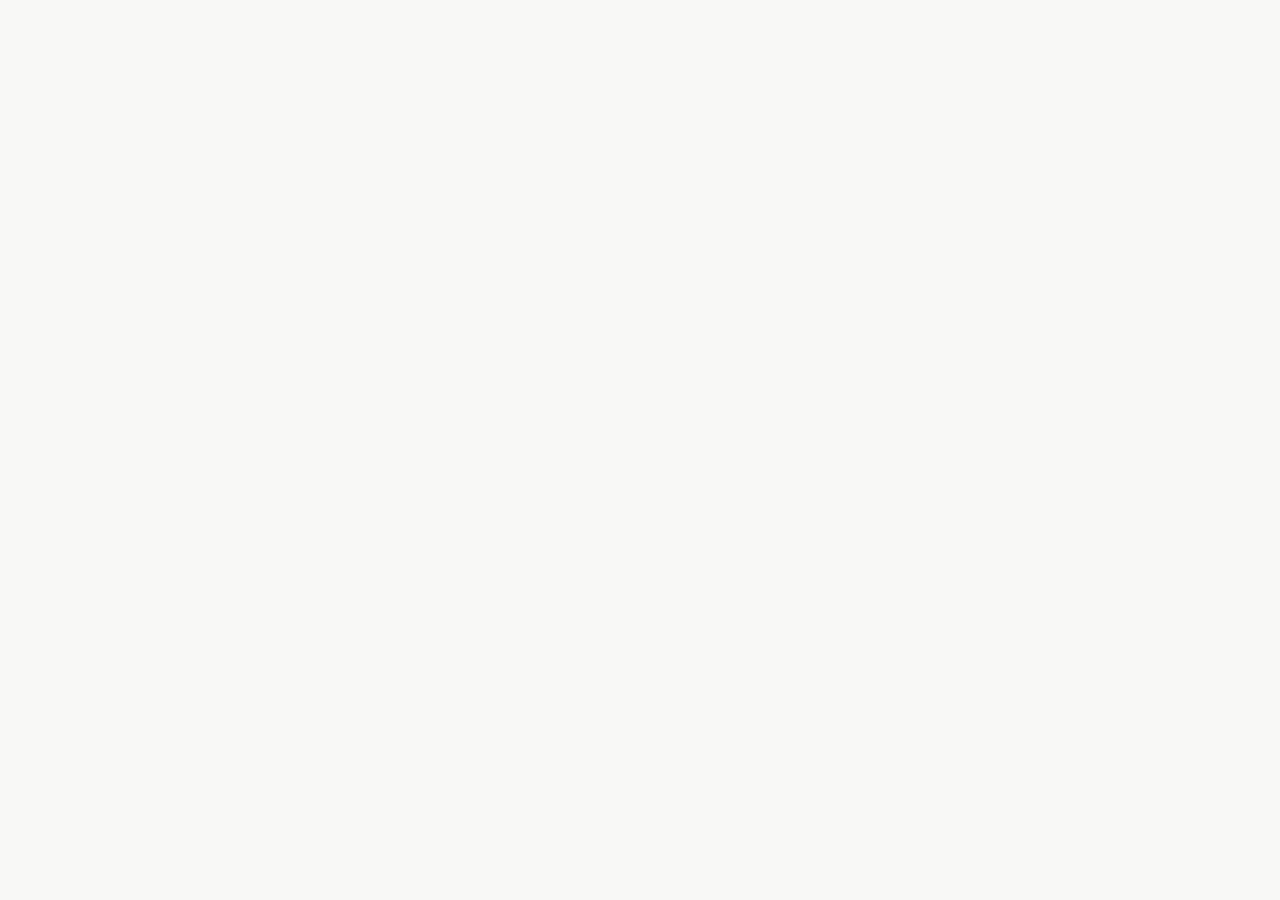
==== privacy-policy.html @ 9760e4e2 "Add privacy-policy.html (migrated from 5japaneseapp/privacy-policy.html repo, content preserved unmo" ====
<!DOCTYPE html>

<html lang="en">
<head>
  <meta charset="UTF-8">
  <meta name="viewport" content="width=device-width, initial-scale=1.0">
  <meta name="description" content="Privacy Policy for 5KANA: Japanese Kana by 5JAPANESE.">
  <title>5KANA — Privacy Policy</title>

  <style>
    :root {
      --bg: #f8f8f6;
      --card: #ffffff;
      --text: #202124;
      --muted: #6b6f76;
      --accent: #c99a3e;
      --border: #e5e5e2;
      --max-width: 820px;
    }

    * {
      box-sizing: border-box;
    }

    body {
      margin: 0;
      padding: 0;
      background: var(--bg);
      color: var(--text);
      font-family:
        -apple-system,
        BlinkMacSystemFont,
        "Segoe UI",
        Roboto,
        Helvetica,
        Arial,
        sans-serif;
      line-height: 1.7;
    }

    .container {
      width: min(var(--max-width), calc(100% - 32px));
      margin: 0 auto;
      padding: 48px 0 64px;
    }

    header {
      text-align: center;
      margin-bottom: 40px;
    }

    .logo {
      width: 64px;
      height: 64px;
      margin: 0 auto 18px;
      border-radius: 50%;
      background: var(--text);
      color: #ffffff;
      display: flex;
      align-items: center;
      justify-content: center;
      font-size: 24px;
      font-weight: 700;
      le
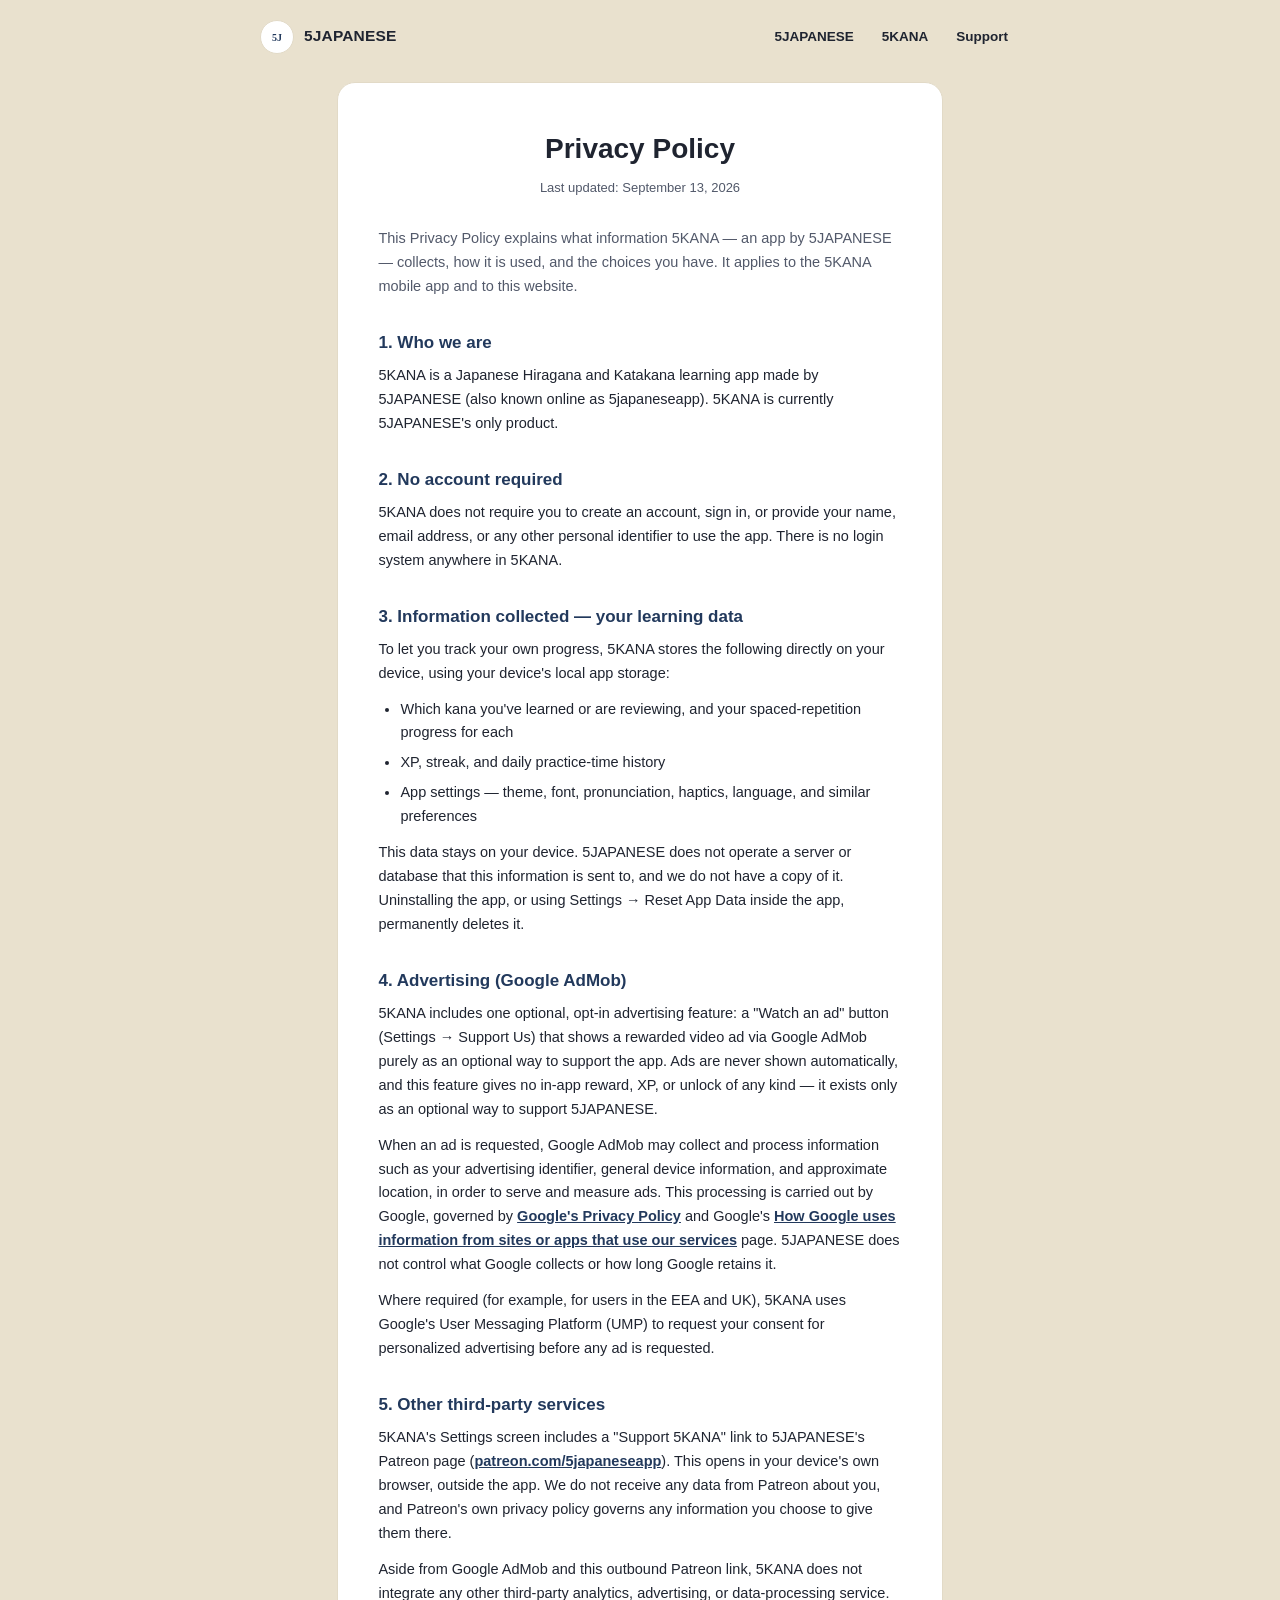
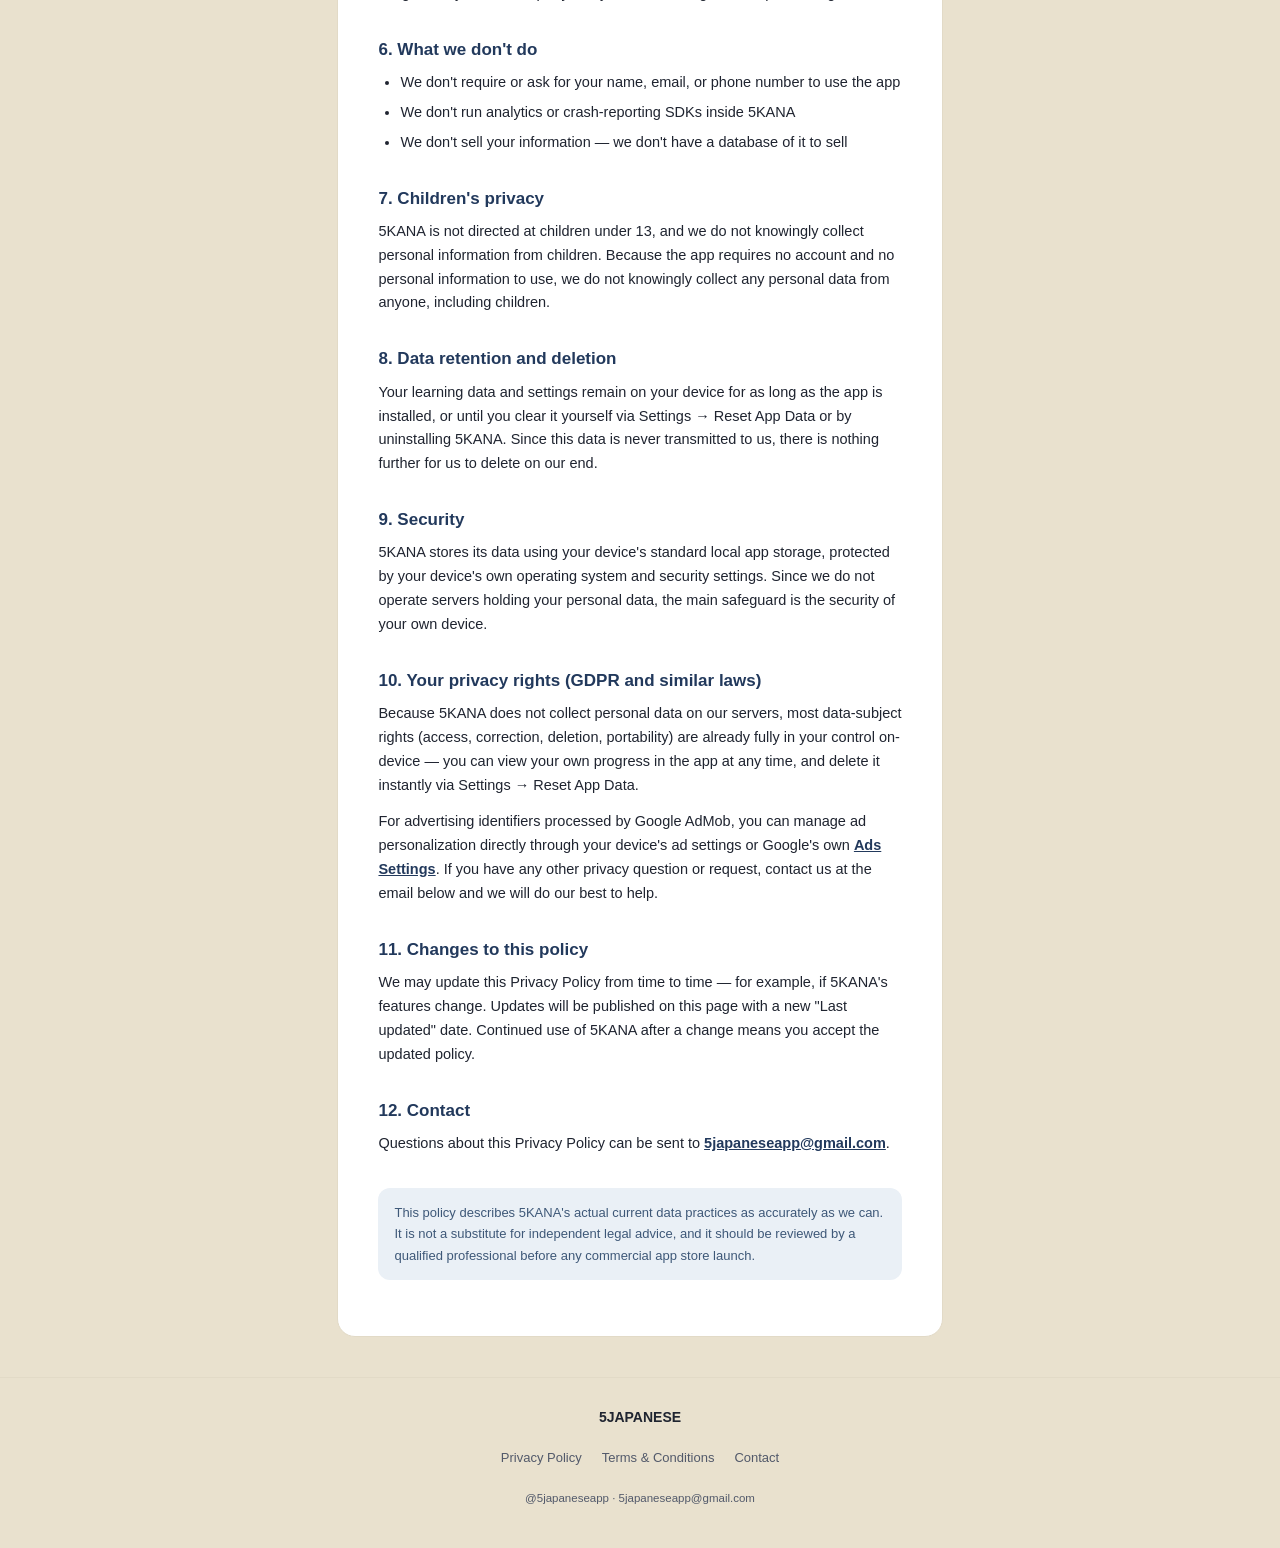
==== commit e4c1c0a0: "Populate Privacy Policy and Terms & Conditions with real content; add additive legal-doc styles" ====
--- a/privacy-policy.html
+++ b/privacy-policy.html
@@ -1,64 +1,107 @@
 <!DOCTYPE html>
-
 <html lang="en">
 <head>
-  <meta charset="UTF-8">
-  <meta name="viewport" content="width=device-width, initial-scale=1.0">
-  <meta name="description" content="Privacy Policy for 5KANA: Japanese Kana by 5JAPANESE.">
-  <title>5KANA — Privacy Policy</title>
+<meta charset="UTF-8">
+<meta name="viewport" content="width=device-width, initial-scale=1.0">
+<meta name="description" content="Privacy Policy for 5KANA, by 5JAPANESE.">
+<title>5JAPANESE — Privacy Policy</title>
+<link rel="icon" href="data:image/svg+xml,%3Csvg xmlns='http://www.w3.org/2000/svg' viewBox='0 0 64 64'%3E%3Ccircle cx='32' cy='32' r='31' fill='%2322395C'/%3E%3Ctext x='32' y='40' font-family='Georgia,serif' font-size='24' font-weight='700' fill='%23fff' text-anchor='middle'%3E5J%3C/text%3E%3C/svg%3E">
+<link rel="stylesheet" href="styles.css">
+</head>
+<body>
 
-  <style>
-    :root {
-      --bg: #f8f8f6;
-      --card: #ffffff;
-      --text: #202124;
-      --muted: #6b6f76;
-      --accent: #c99a3e;
-      --border: #e5e5e2;
-      --max-width: 820px;
-    }
+<header class="site-header">
+  <div class="wrap">
+    <a class="brand" href="index.html">
+      <span class="brand-mark" aria-hidden="true">
+        <svg width="20" height="20" viewBox="0 0 20 20"><text x="10" y="14" font-family="Georgia, serif" font-size="10" font-weight="700" fill="#22395C" text-anchor="middle">5J</text></svg>
+      </span>
+      <span class="brand-name">5JAPANESE</span>
+    </a>
+    <nav class="primary-nav" aria-label="Primary">
+      <a href="index.html#top">5JAPANESE</a>
+      <a href="index.html#5kana">5KANA</a>
+      <a href="index.html#support">Support</a>
+    </nav>
+  </div>
+</header>
 
-    * {
-      box-sizing: border-box;
-    }
+<main>
+  <section class="card-section">
+    <div class="wrap">
+      <div class="card legal-doc">
+        <h1>Privacy Policy</h1>
+        <p class="legal-updated">Last updated: September 13, 2026</p>
 
-    body {
-      margin: 0;
-      padding: 0;
-      background: var(--bg);
-      color: var(--text);
-      font-family:
-        -apple-system,
-        BlinkMacSystemFont,
-        "Segoe UI",
-        Roboto,
-        Helvetica,
-        Arial,
-        sans-serif;
-      line-height: 1.7;
-    }
+        <p class="legal-intro">This Privacy Policy explains what information 5KANA — an app by 5JAPANESE — collects, how it is used, and the choices you have. It applies to the 5KANA mobile app and to this website.</p>
 
-    .container {
-      width: min(var(--max-width), calc(100% - 32px));
-      margin: 0 auto;
-      padding: 48px 0 64px;
-    }
+        <h2>1. Who we are</h2>
+        <p>5KANA is a Japanese Hiragana and Katakana learning app made by 5JAPANESE (also known online as 5japaneseapp). 5KANA is currently 5JAPANESE&#39;s only product.</p>
 
-    header {
-      text-align: center;
-      margin-bottom: 40px;
-    }
+        <h2>2. No account required</h2>
+        <p>5KANA does not require you to create an account, sign in, or provide your name, email address, or any other personal identifier to use the app. There is no login system anywhere in 5KANA.</p>
 
-    .logo {
-      width: 64px;
-      height: 64px;
-      margin: 0 auto 18px;
-      border-radius: 50%;
-      background: var(--text);
-      color: #ffffff;
-      display: flex;
-      align-items: center;
-      justify-content: center;
-      font-size: 24px;
-      font-weight: 700;
-      le
+        <h2>3. Information collected — your learning data</h2>
+        <p>To let you track your own progress, 5KANA stores the following directly on your device, using your device&#39;s local app storage:</p>
+        <ul>
+          <li>Which kana you&#39;ve learned or are reviewing, and your spaced-repetition progress for each</li>
+          <li>XP, streak, and daily practice-time history</li>
+          <li>App settings — theme, font, pronunciation, haptics, language, and similar preferences</li>
+        </ul>
+        <p>This data stays on your device. 5JAPANESE does not operate a server or database that this information is sent to, and we do not have a copy of it. Uninstalling the app, or using Settings → Reset App Data inside the app, permanently deletes it.</p>
+
+        <h2>4. Advertising (Google AdMob)</h2>
+        <p>5KANA includes one optional, opt-in advertising feature: a &quot;Watch an ad&quot; button (Settings → Support Us) that shows a rewarded video ad via Google AdMob purely as an optional way to support the app. Ads are never shown automatically, and this feature gives no in-app reward, XP, or unlock of any kind — it exists only as an optional way to support 5JAPANESE.</p>
+        <p>When an ad is requested, Google AdMob may collect and process information such as your advertising identifier, general device information, and approximate location, in order to serve and measure ads. This processing is carried out by Google, governed by <a href="https://policies.google.com/privacy" target="_blank" rel="noopener noreferrer">Google&#39;s Privacy Policy</a> and Google&#39;s <a href="https://policies.google.com/technologies/partner-sites" target="_blank" rel="noopener noreferrer">How Google uses information from sites or apps that use our services</a> page. 5JAPANESE does not control what Google collects or how long Google retains it.</p>
+        <p>Where required (for example, for users in the EEA and UK), 5KANA uses Google&#39;s User Messaging Platform (UMP) to request your consent for personalized advertising before any ad is requested.</p>
+
+        <h2>5. Other third-party services</h2>
+        <p>5KANA&#39;s Settings screen includes a &quot;Support 5KANA&quot; link to 5JAPANESE&#39;s Patreon page (<a href="https://patreon.com/5japaneseapp" target="_blank" rel="noopener noreferrer">patreon.com/5japaneseapp</a>). This opens in your device&#39;s own browser, outside the app. We do not receive any data from Patreon about you, and Patreon&#39;s own privacy policy governs any information you choose to give them there.</p>
+        <p>Aside from Google AdMob and this outbound Patreon link, 5KANA does not integrate any other third-party analytics, advertising, or data-processing service.</p>
+
+        <h2>6. What we don&#39;t do</h2>
+        <ul>
+          <li>We don&#39;t require or ask for your name, email, or phone number to use the app</li>
+          <li>We don&#39;t run analytics or crash-reporting SDKs inside 5KANA</li>
+          <li>We don&#39;t sell your information — we don&#39;t have a database of it to sell</li>
+        </ul>
+
+        <h2>7. Children&#39;s privacy</h2>
+        <p>5KANA is not directed at children under 13, and we do not knowingly collect personal information from children. Because the app requires no account and no personal information to use, we do not knowingly collect any personal data from anyone, including children.</p>
+
+        <h2>8. Data retention and deletion</h2>
+        <p>Your learning data and settings remain on your device for as long as the app is installed, or until you clear it yourself via Settings → Reset App Data or by uninstalling 5KANA. Since this data is never transmitted to us, there is nothing further for us to delete on our end.</p>
+
+        <h2>9. Security</h2>
+        <p>5KANA stores its data using your device&#39;s standard local app storage, protected by your device&#39;s own operating system and security settings. Since we do not operate servers holding your personal data, the main safeguard is the security of your own device.</p>
+
+        <h2>10. Your privacy rights (GDPR and similar laws)</h2>
+        <p>Because 5KANA does not collect personal data on our servers, most data-subject rights (access, correction, deletion, portability) are already fully in your control on-device — you can view your own progress in the app at any time, and delete it instantly via Settings → Reset App Data.</p>
+        <p>For advertising identifiers processed by Google AdMob, you can manage ad personalization directly through your device&#39;s ad settings or Google&#39;s own <a href="https://adssettings.google.com" target="_blank" rel="noopener noreferrer">Ads Settings</a>. If you have any other privacy question or request, contact us at the email below and we will do our best to help.</p>
+
+        <h2>11. Changes to this policy</h2>
+        <p>We may update this Privacy Policy from time to time — for example, if 5KANA&#39;s features change. Updates will be published on this page with a new &quot;Last updated&quot; date. Continued use of 5KANA after a change means you accept the updated policy.</p>
+
+        <h2>12. Contact</h2>
+        <p>Questions about this Privacy Policy can be sent to <a href="mailto:5japaneseapp@gmail.com">5japaneseapp@gmail.com</a>.</p>
+
+        <p class="legal-note">This policy describes 5KANA&#39;s actual current data practices as accurately as we can. It is not a substitute for independent legal advice, and it should be reviewed by a qualified professional before any commercial app store launch.</p>
+      </div>
+    </div>
+  </section>
+</main>
+
+<footer class="site-footer">
+  <div class="wrap">
+    <div class="foot-brand">5JAPANESE</div>
+    <nav class="foot-links" aria-label="Legal and contact">
+      <a href="privacy-policy.html">Privacy Policy</a>
+      <a href="terms.html">Terms &amp; Conditions</a>
+      <a href="mailto:5japaneseapp@gmail.com">Contact</a>
+    </nav>
+    <div class="foot-meta">@5japaneseapp · 5japaneseapp@gmail.com</div>
+  </div>
+</footer>
+
+</body>
+</html>
--- a/styles.css
+++ b/styles.css
@@ -0,0 +1,318 @@
+/* 5JAPANESE — shared site styles. Plain CSS, no build step, no framework.
+   Palette reused directly from the 5KANA app's own default (light) theme tokens,
+   so the website and the app share one visual identity rather than inventing a new one. */
+
+:root {
+  --bg: #E9E1CE;        /* app's --surface-well */
+  --surface: #FFFFFF;    /* app's --surface */
+  --surface-alt: #EDE7D6;
+  --ink: #1F2430;        /* app's --ink */
+  --ink-soft: #52596A;   /* darkened slightly from the app's --ink-soft for AA contrast on white */
+  --indigo: #22395C;     /* app's --indigo (brand/primary) */
+  --indigo-soft: #3E5878;
+  --indigo-tint: #EAF0F6;
+  --gold: #C99A3E;       /* app's --gold (used for the same "optional/support" accent role as in-app) */
+  --gold-tint: #FBF3E2;
+  --border: #E2DAC7;
+  --radius-md: 12px;
+  --radius-lg: 18px;
+  --max-width: 760px;
+}
+
+* { box-sizing: border-box; }
+
+html { scroll-behavior: smooth; }
+
+body {
+  margin: 0;
+  background: var(--bg);
+  color: var(--ink);
+  font-family: -apple-system, BlinkMacSystemFont, "Segoe UI", Roboto, Helvetica, Arial, sans-serif;
+  line-height: 1.6;
+  -webkit-font-smoothing: antialiased;
+}
+
+a { color: var(--indigo); }
+a:focus-visible, button:focus-visible { outline: 2px solid var(--indigo); outline-offset: 2px; }
+
+.wrap {
+  width: min(var(--max-width), calc(100% - 32px));
+  margin: 0 auto;
+}
+
+/* ---------- Header / nav ---------- */
+.site-header {
+  padding: 18px 0;
+}
+.site-header .wrap {
+  display: flex;
+  align-items: center;
+  justify-content: space-between;
+  gap: 12px;
+  flex-wrap: wrap;
+}
+.brand {
+  display: flex;
+  align-items: center;
+  gap: 10px;
+  text-decoration: none;
+  color: var(--ink);
+}
+.brand-mark {
+  width: 34px;
+  height: 34px;
+  border-radius: 50%;
+  background: var(--surface);
+  border: 1px solid var(--border);
+  display: flex;
+  align-items: center;
+  justify-content: center;
+  flex-shrink: 0;
+}
+.brand-mark svg { display: block; }
+.brand-name {
+  font-weight: 800;
+  font-size: 15.5px;
+  letter-spacing: .01em;
+}
+nav.primary-nav {
+  display: flex;
+  gap: 4px;
+  flex-wrap: wrap;
+}
+nav.primary-nav a {
+  text-decoration: none;
+  color: var(--ink);
+  font-weight: 600;
+  font-size: 13.5px;
+  padding: 8px 12px;
+  border-radius: 999px;
+}
+nav.primary-nav a:hover { background: var(--surface); }
+
+/* ---------- Hero ---------- */
+.hero {
+  padding: 48px 0 36px;
+  text-align: center;
+}
+.hero-mark {
+  width: 64px;
+  height: 64px;
+  border-radius: 50%;
+  background: var(--surface);
+  border: 1px solid var(--border);
+  margin: 0 auto 18px;
+  display: flex;
+  align-items: center;
+  justify-content: center;
+}
+.hero h1 {
+  font-size: clamp(26px, 6vw, 34px);
+  font-weight: 800;
+  margin: 0 0 6px;
+  letter-spacing: -0.01em;
+}
+.hero .tagline {
+  font-size: clamp(15px, 3.6vw, 18px);
+  font-weight: 600;
+  color: var(--indigo-soft);
+  margin: 0 0 14px;
+}
+.hero p.lede {
+  max-width: 46ch;
+  margin: 0 auto 22px;
+  color: var(--ink-soft);
+  font-size: 15px;
+}
+.hero-cta {
+  display: inline-flex;
+  align-items: center;
+  gap: 6px;
+  text-decoration: none;
+  font-weight: 700;
+  font-size: 14px;
+  color: var(--indigo);
+  padding: 10px 18px;
+  border: 1.5px solid var(--indigo);
+  border-radius: 999px;
+}
+.hero-cta:hover { background: var(--indigo); color: #fff; }
+
+/* ---------- Generic section card ---------- */
+section.card-section {
+  padding: 8px 0 40px;
+}
+.card {
+  background: var(--surface);
+  border: 1px solid var(--border);
+  border-radius: var(--radius-lg);
+  padding: 32px 28px;
+  text-align: center;
+}
+.card h2 {
+  font-size: 22px;
+  font-weight: 800;
+  margin: 0 0 8px;
+}
+.card .desc {
+  color: var(--ink-soft);
+  font-size: 15px;
+  max-width: 44ch;
+  margin: 0 auto 22px;
+}
+.eyebrow {
+  display: inline-block;
+  font-size: 11.5px;
+  font-weight: 800;
+  letter-spacing: .06em;
+  text-transform: uppercase;
+  color: var(--indigo-soft);
+  background: var(--indigo-tint);
+  padding: 4px 10px;
+  border-radius: 999px;
+  margin-bottom: 14px;
+}
+
+/* ---------- Google Play placeholder badge ---------- */
+.store-badge {
+  display: inline-flex;
+  align-items: center;
+  gap: 10px;
+  background: var(--indigo);
+  color: #fff;
+  border: none;
+  border-radius: 10px;
+  padding: 10px 18px;
+  font-family: inherit;
+  cursor: default;
+}
+.store-badge[disabled] { opacity: 1; }
+.store-badge svg { flex-shrink: 0; }
+.store-badge .store-text { text-align: left; line-height: 1.15; }
+.store-badge .store-text .small { display: block; font-size: 10px; opacity: .85; }
+.store-badge .store-text .big { display: block; font-size: 15px; font-weight: 700; }
+.store-note { margin: 10px 0 0; font-size: 12px; color: var(--ink-soft); }
+
+/* ---------- More is coming soon ---------- */
+.more-note {
+  text-align: center;
+  padding: 4px 0 36px;
+  color: var(--ink-soft);
+  font-size: 13.5px;
+}
+
+/* ---------- Support section accent (reuses the app's own --gold "optional support" treatment) ---------- */
+.card.support {
+  background: var(--gold-tint);
+  border-color: var(--gold);
+}
+.support-cta {
+  display: inline-flex;
+  align-items: center;
+  gap: 8px;
+  text-decoration: none;
+  font-weight: 700;
+  font-size: 14px;
+  color: var(--ink); /* dark text on gold for AA contrast (white measured 2.57:1, fails) */
+  background: var(--gold);
+  padding: 11px 22px;
+  border-radius: 999px;
+}
+.support-cta:hover { filter: brightness(0.94); }
+
+/* ---------- Footer ---------- */
+footer.site-footer {
+  border-top: 1px solid var(--border);
+  padding: 28px 0 40px;
+}
+footer.site-footer .wrap {
+  display: flex;
+  flex-direction: column;
+  align-items: center;
+  gap: 14px;
+  text-align: center;
+}
+footer .foot-brand { font-weight: 800; font-size: 14px; }
+footer nav.foot-links {
+  display: flex;
+  flex-wrap: wrap;
+  justify-content: center;
+  gap: 6px 4px;
+}
+footer nav.foot-links a {
+  color: var(--ink-soft);
+  text-decoration: none;
+  font-size: 13px;
+  padding: 6px 8px;
+}
+footer nav.foot-links a:hover { color: var(--indigo); text-decoration: underline; }
+footer .foot-social { display: flex; gap: 14px; }
+footer .foot-social a {
+  color: var(--ink-soft);
+  display: inline-flex;
+  align-items: center;
+  justify-content: center;
+}
+footer .foot-social a:hover { color: var(--indigo); }
+footer .foot-meta { color: var(--ink-soft); font-size: 11.5px; }
+
+/* ---------- Simple placeholder pages (e.g. terms.html) ---------- */
+.placeholder-page { padding: 56px 0; text-align: center; }
+.placeholder-page h1 { font-size: 24px; font-weight: 800; margin: 0 0 10px; }
+.placeholder-page p { color: var(--ink-soft); max-width: 44ch; margin: 0 auto 18px; }
+.back-link { font-size: 13.5px; font-weight: 600; }
+
+@media (min-width: 640px) {
+  .card { padding: 44px 40px; }
+  .hero { padding: 72px 0 48px; }
+}
+
+/* ---------- Legal documents (Privacy Policy, Terms & Conditions) ----------
+   Additive only — new class names, doesn't touch any homepage selector above.
+   Left-aligned long-form reading layout inside the same .card/.wrap shell the
+   rest of the site already uses, so these pages feel consistent with it. */
+.legal-doc {
+  text-align: left;
+  max-width: 68ch;
+  margin: 0 auto;
+}
+.legal-doc h1 {
+  font-size: clamp(22px, 5vw, 28px);
+  font-weight: 800;
+  margin: 0 0 6px;
+  text-align: center;
+}
+.legal-doc .legal-updated {
+  text-align: center;
+  color: var(--ink-soft);
+  font-size: 13px;
+  margin: 0 0 28px;
+}
+.legal-doc .legal-intro {
+  color: var(--ink-soft);
+  font-size: 14.5px;
+  margin: 0 0 28px;
+}
+.legal-doc h2 {
+  font-size: 17px;
+  font-weight: 800;
+  margin: 30px 0 8px;
+  color: var(--indigo);
+}
+.legal-doc p, .legal-doc li {
+  font-size: 14.5px;
+  color: var(--ink);
+  line-height: 1.65;
+}
+.legal-doc p { margin: 0 0 12px; }
+.legal-doc ul { margin: 0 0 12px; padding-left: 22px; }
+.legal-doc li { margin-bottom: 6px; }
+.legal-doc a { font-weight: 600; }
+.legal-doc .legal-note {
+  margin-top: 32px;
+  padding: 14px 16px;
+  background: var(--indigo-tint);
+  border-radius: var(--radius-md);
+  font-size: 13px;
+  color: var(--indigo-soft);
+}
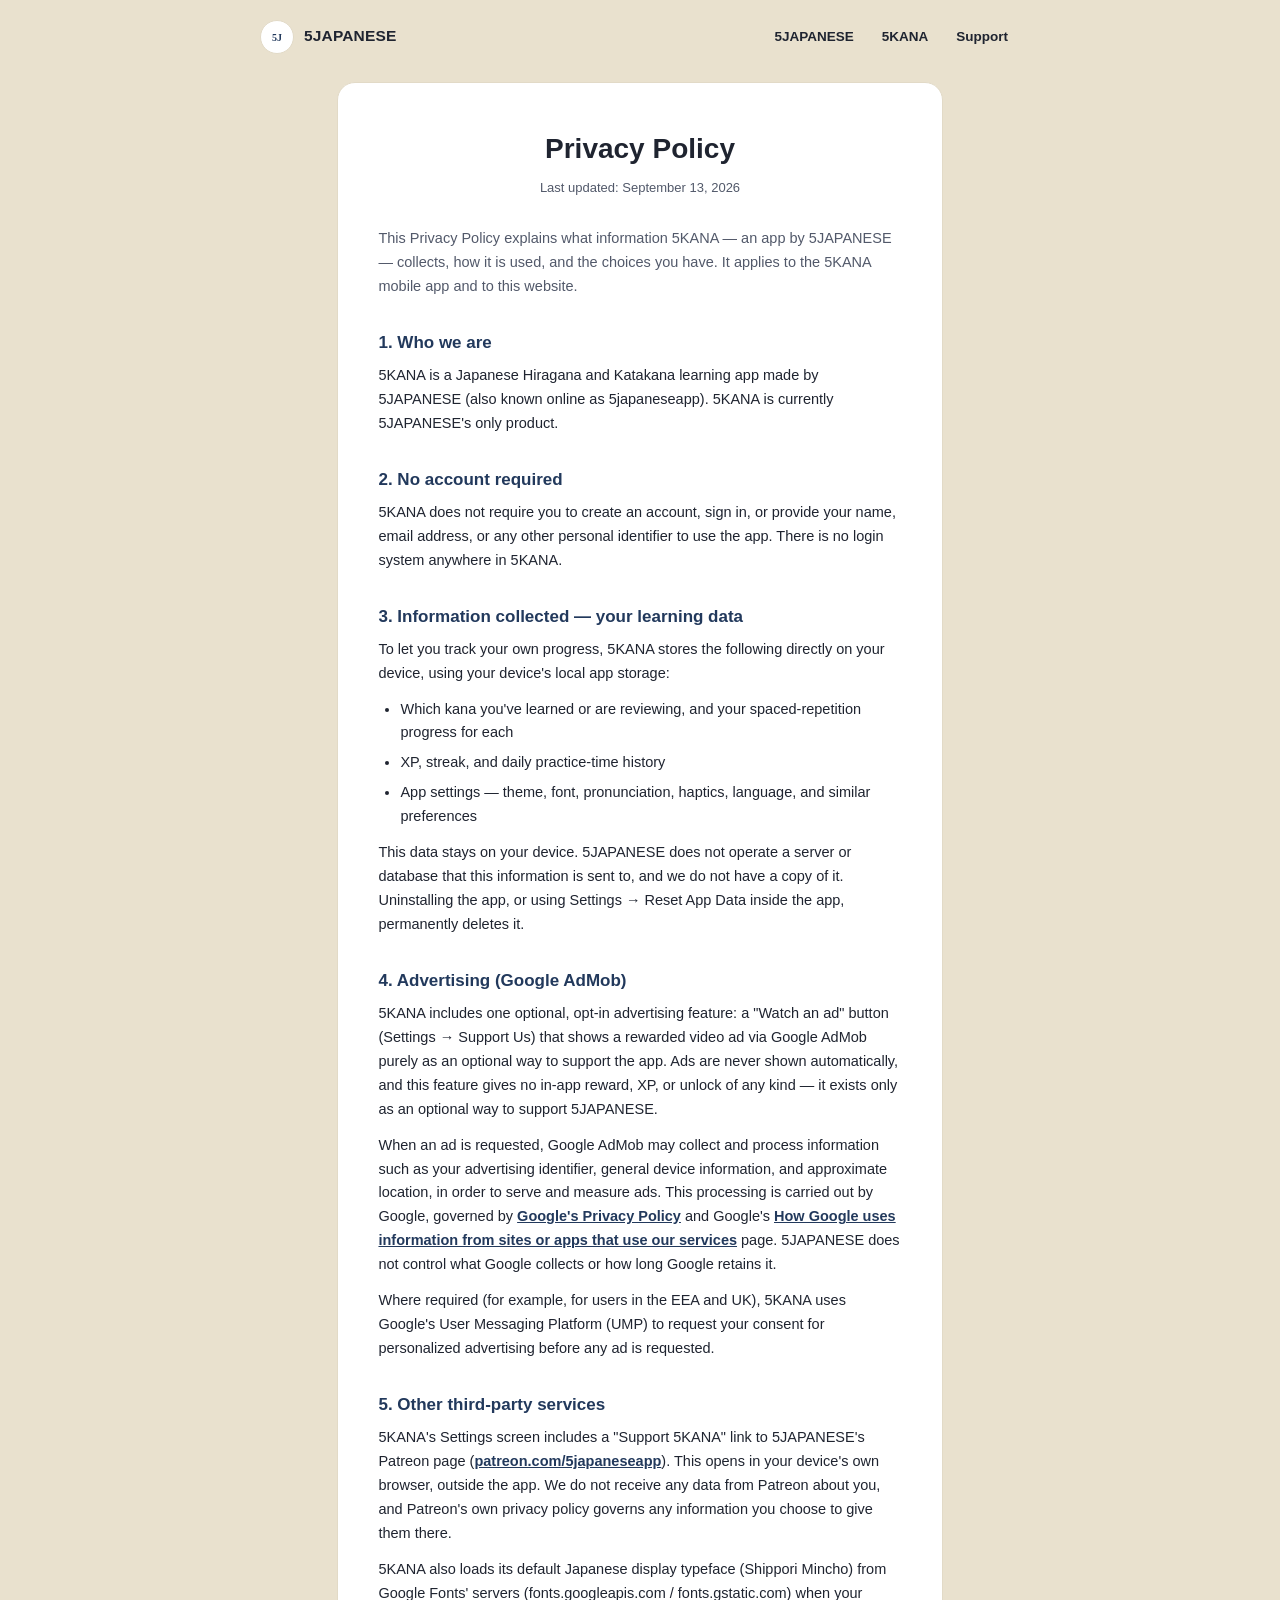
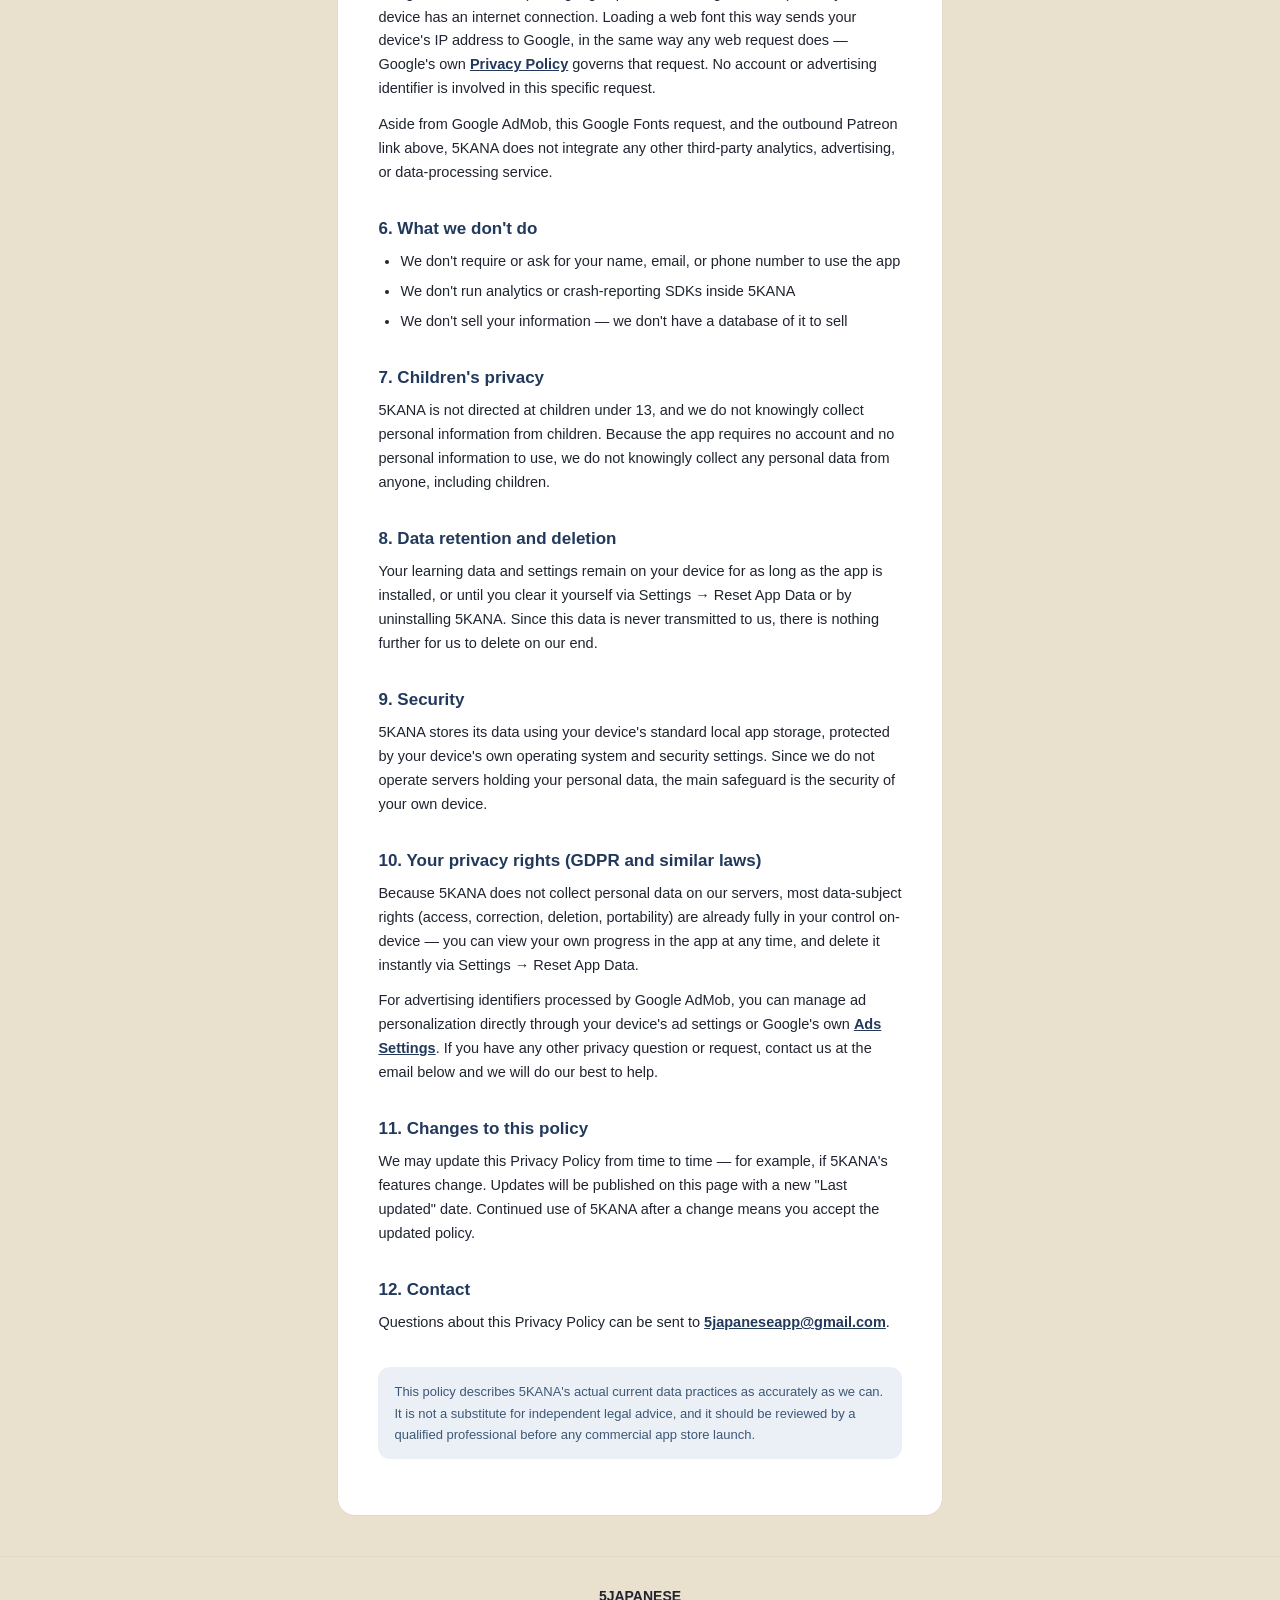
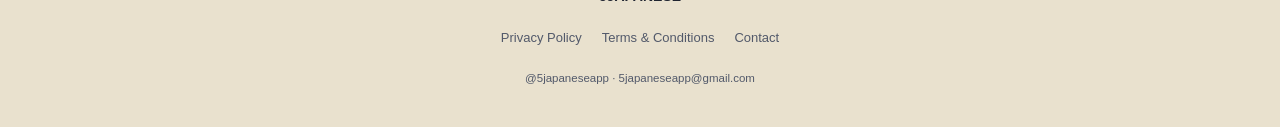
==== commit 51a24b7f: "Disclose Google Fonts CDN network call in Privacy Policy (pre-launch audit finding)" ====
--- a/privacy-policy.html
+++ b/privacy-policy.html
@@ -57,7 +57,8 @@
 
         <h2>5. Other third-party services</h2>
         <p>5KANA&#39;s Settings screen includes a &quot;Support 5KANA&quot; link to 5JAPANESE&#39;s Patreon page (<a href="https://patreon.com/5japaneseapp" target="_blank" rel="noopener noreferrer">patreon.com/5japaneseapp</a>). This opens in your device&#39;s own browser, outside the app. We do not receive any data from Patreon about you, and Patreon&#39;s own privacy policy governs any information you choose to give them there.</p>
-        <p>Aside from Google AdMob and this outbound Patreon link, 5KANA does not integrate any other third-party analytics, advertising, or data-processing service.</p>
+        <p>5KANA also loads its default Japanese display typeface (Shippori Mincho) from Google Fonts&#39; servers (fonts.googleapis.com / fonts.gstatic.com) when your device has an internet connection. Loading a web font this way sends your device&#39;s IP address to Google, in the same way any web request does — Google&#39;s own <a href="https://policies.google.com/privacy" target="_blank" rel="noopener noreferrer">Privacy Policy</a> governs that request. No account or advertising identifier is involved in this specific request.</p>
+        <p>Aside from Google AdMob, this Google Fonts request, and the outbound Patreon link above, 5KANA does not integrate any other third-party analytics, advertising, or data-processing service.</p>
 
         <h2>6. What we don&#39;t do</h2>
         <ul>
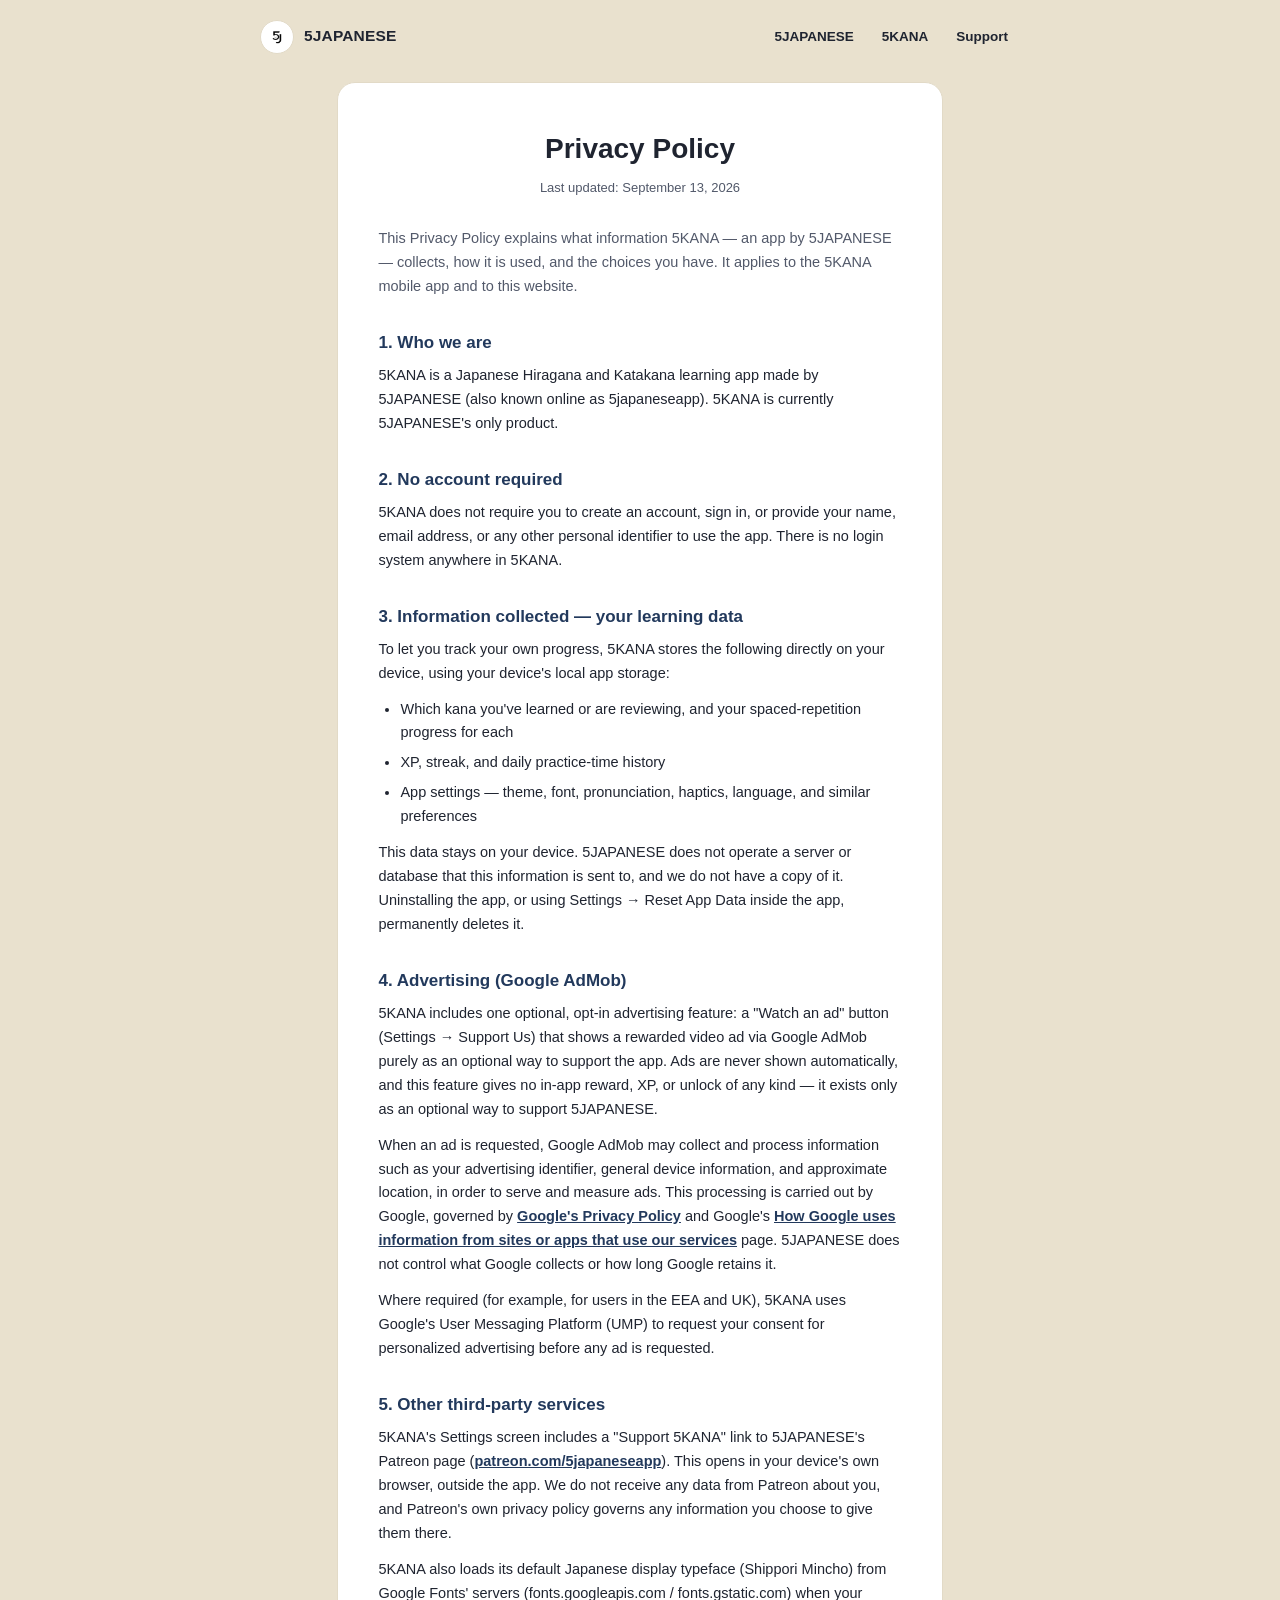
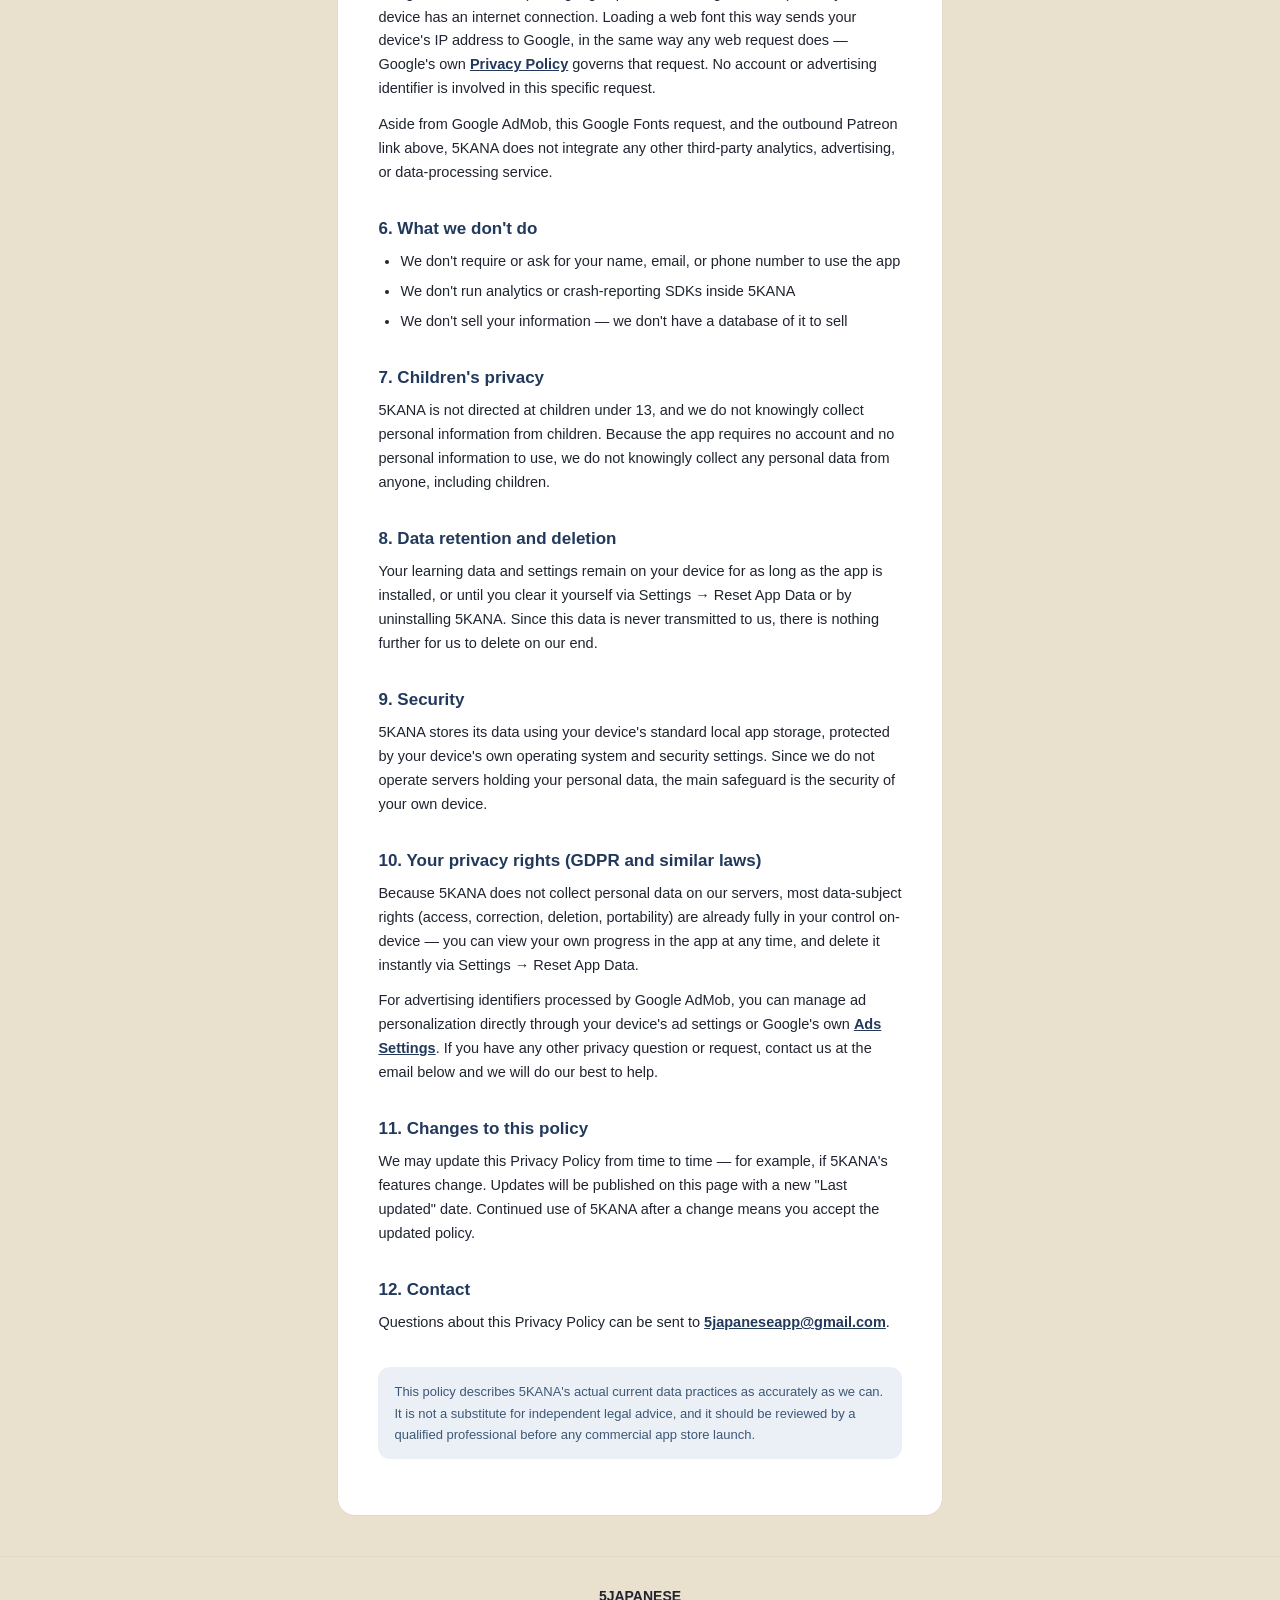
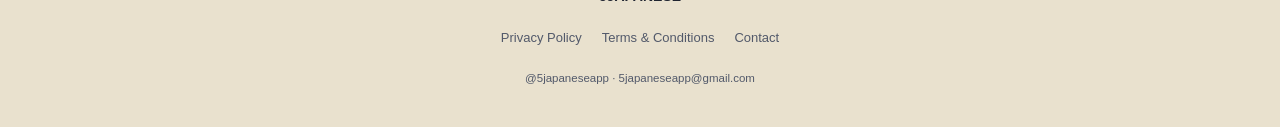
==== commit af02d506: "Replace placeholder 5J text mark with the real 5JAPANESE logo Reuses the exact same logo.jpg already" ====
--- a/privacy-policy.html
+++ b/privacy-policy.html
@@ -5,7 +5,7 @@
 <meta name="viewport" content="width=device-width, initial-scale=1.0">
 <meta name="description" content="Privacy Policy for 5KANA, by 5JAPANESE.">
 <title>5JAPANESE — Privacy Policy</title>
-<link rel="icon" href="data:image/svg+xml,%3Csvg xmlns='http://www.w3.org/2000/svg' viewBox='0 0 64 64'%3E%3Ccircle cx='32' cy='32' r='31' fill='%2322395C'/%3E%3Ctext x='32' y='40' font-family='Georgia,serif' font-size='24' font-weight='700' fill='%23fff' text-anchor='middle'%3E5J%3C/text%3E%3C/svg%3E">
+<link rel="icon" type="image/jpeg" href="logo.jpg">
 <link rel="stylesheet" href="styles.css">
 </head>
 <body>
@@ -14,7 +14,7 @@
   <div class="wrap">
     <a class="brand" href="index.html">
       <span class="brand-mark" aria-hidden="true">
-        <svg width="20" height="20" viewBox="0 0 20 20"><text x="10" y="14" font-family="Georgia, serif" font-size="10" font-weight="700" fill="#22395C" text-anchor="middle">5J</text></svg>
+        <img src="logo.jpg" width="20" height="20" alt="">
       </span>
       <span class="brand-name">5JAPANESE</span>
     </a>
--- a/styles.css
+++ b/styles.css
@@ -69,7 +69,7 @@
   justify-content: center;
   flex-shrink: 0;
 }
-.brand-mark svg { display: block; }
+.brand-mark svg, .brand-mark img { display: block; }
 .brand-name {
   font-weight: 800;
   font-size: 15.5px;
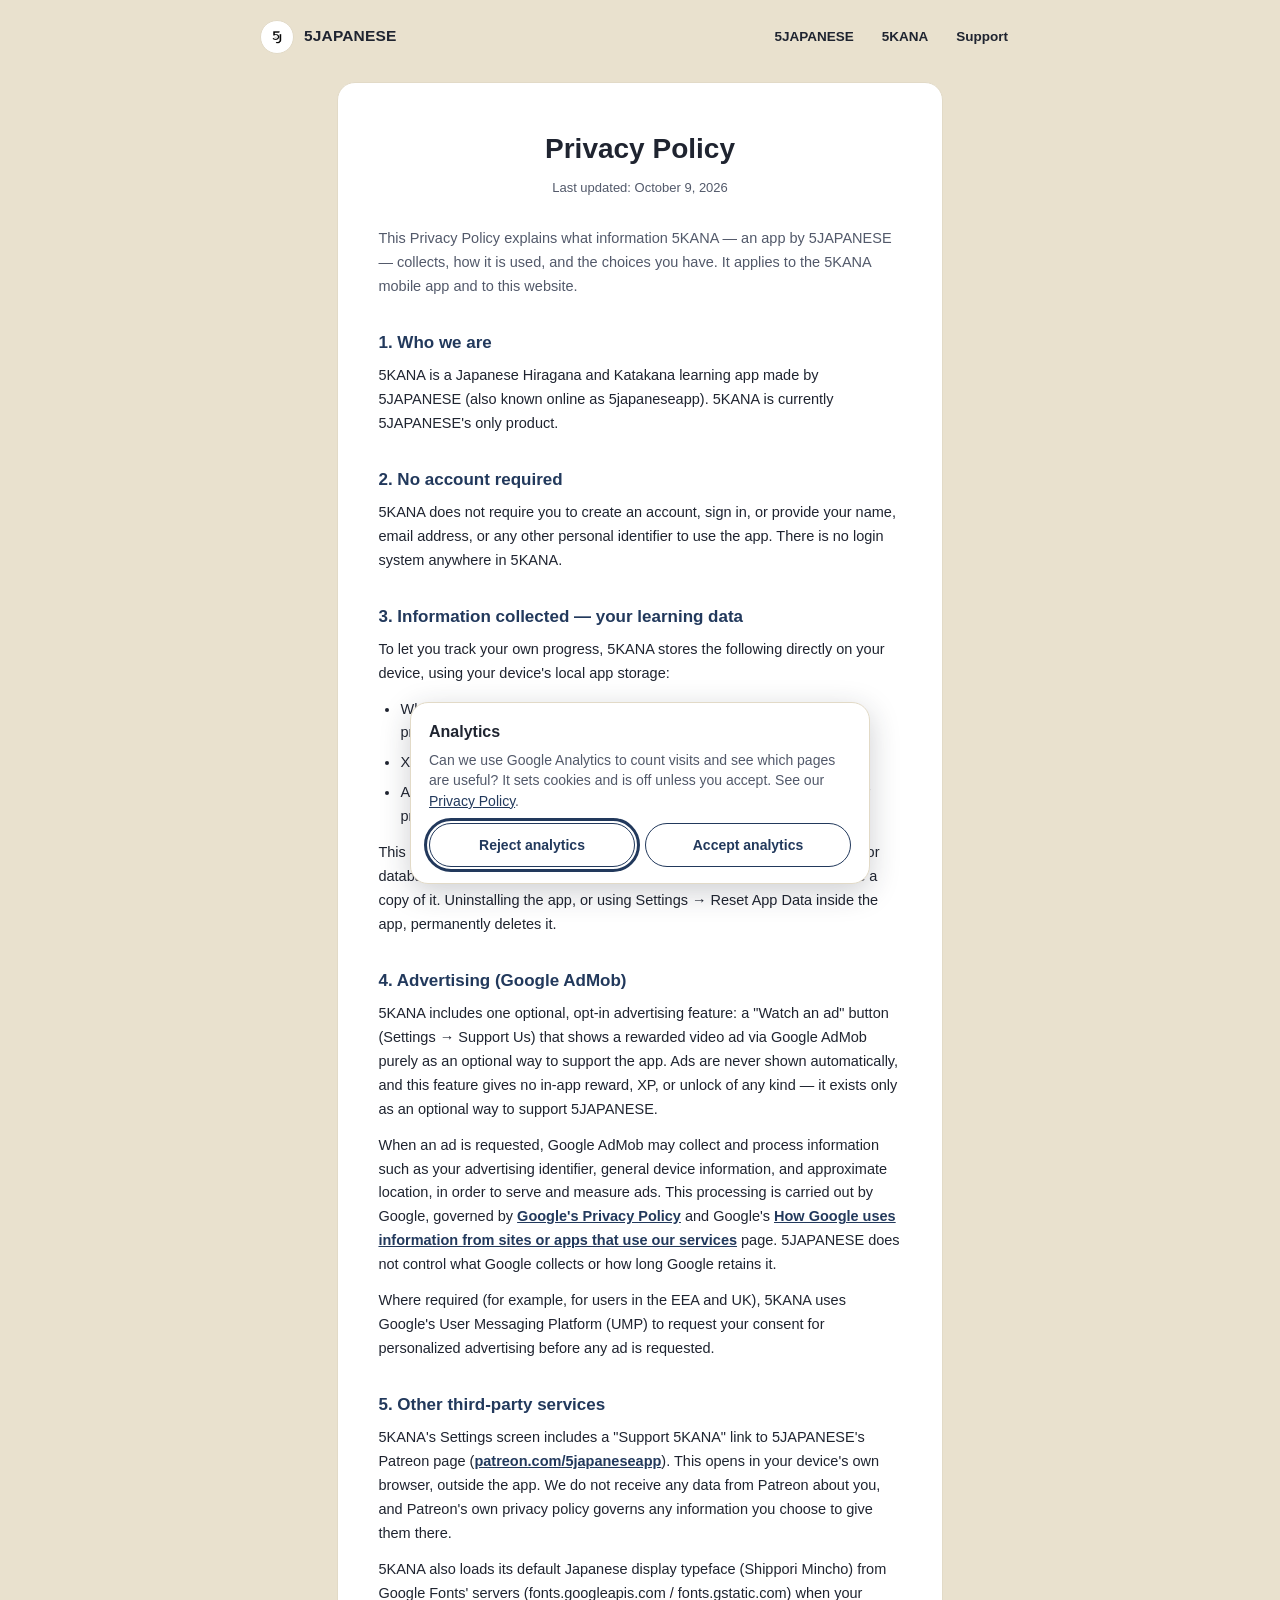
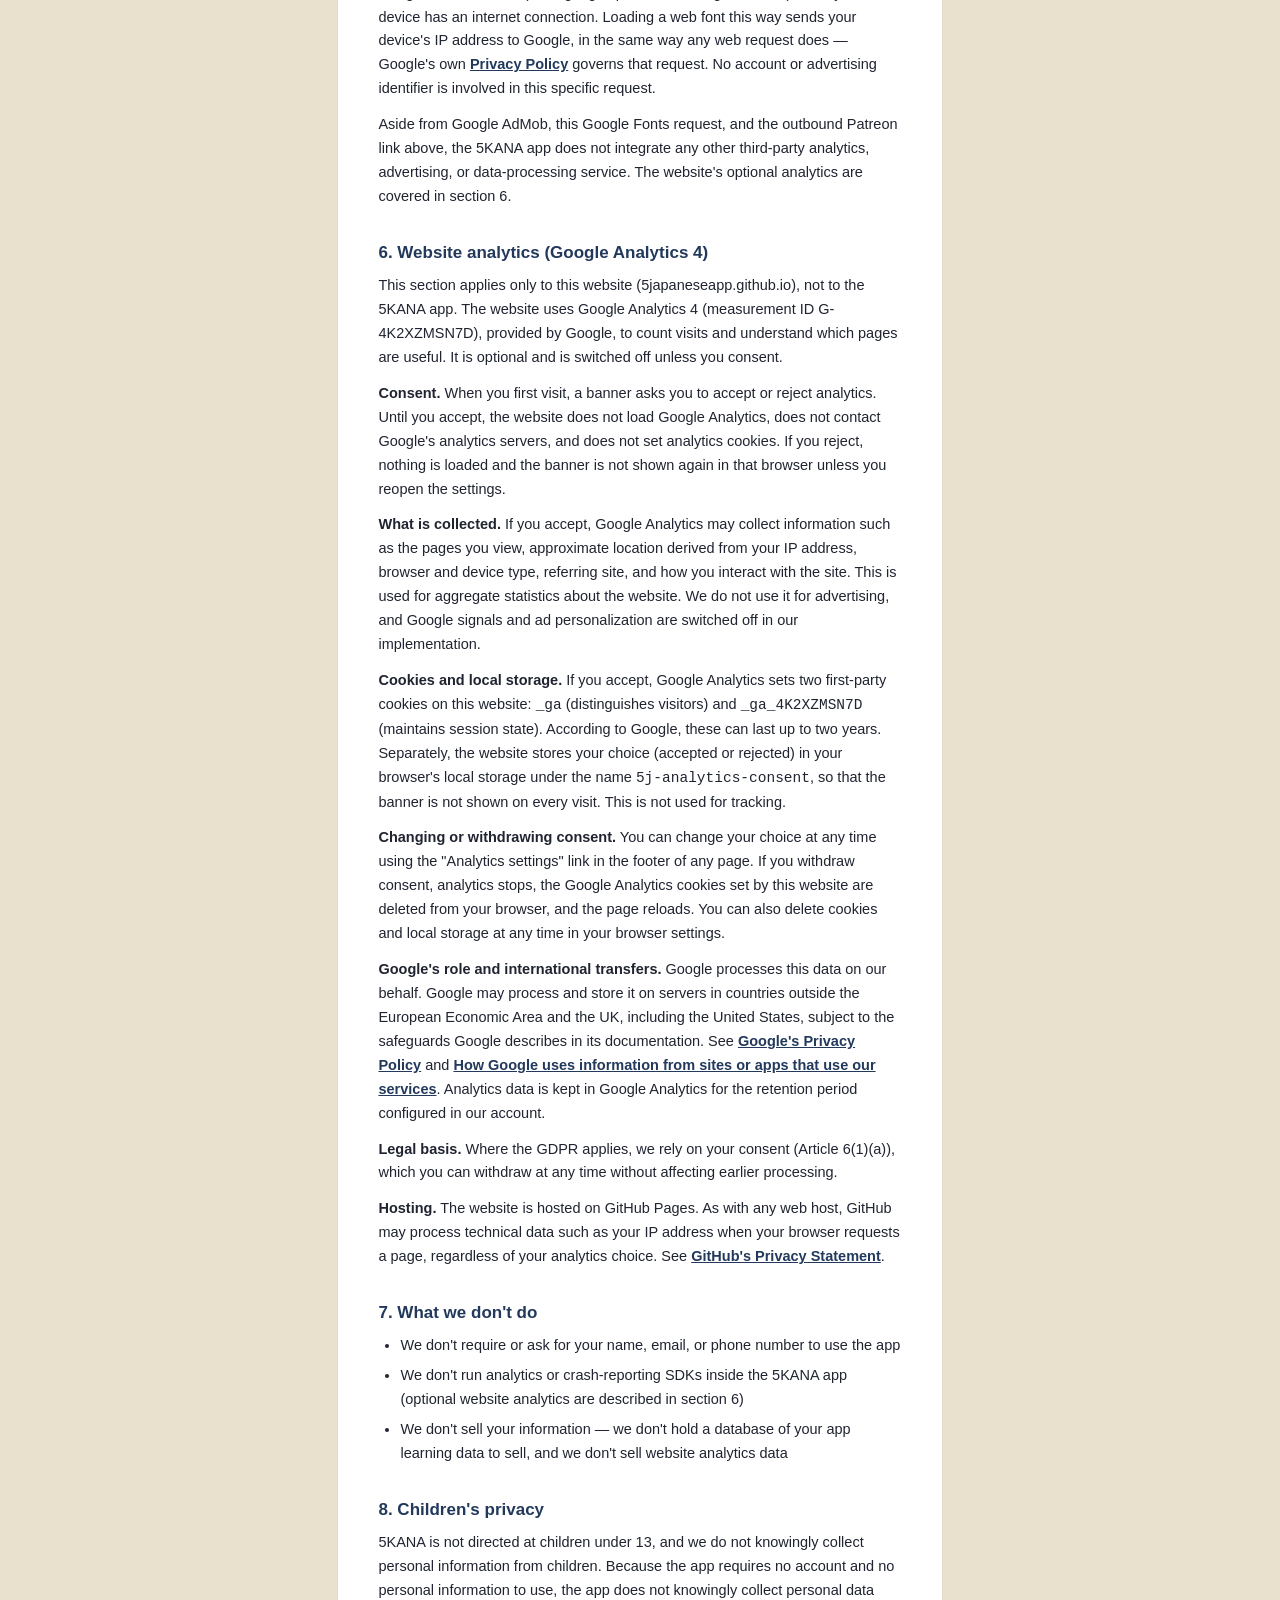
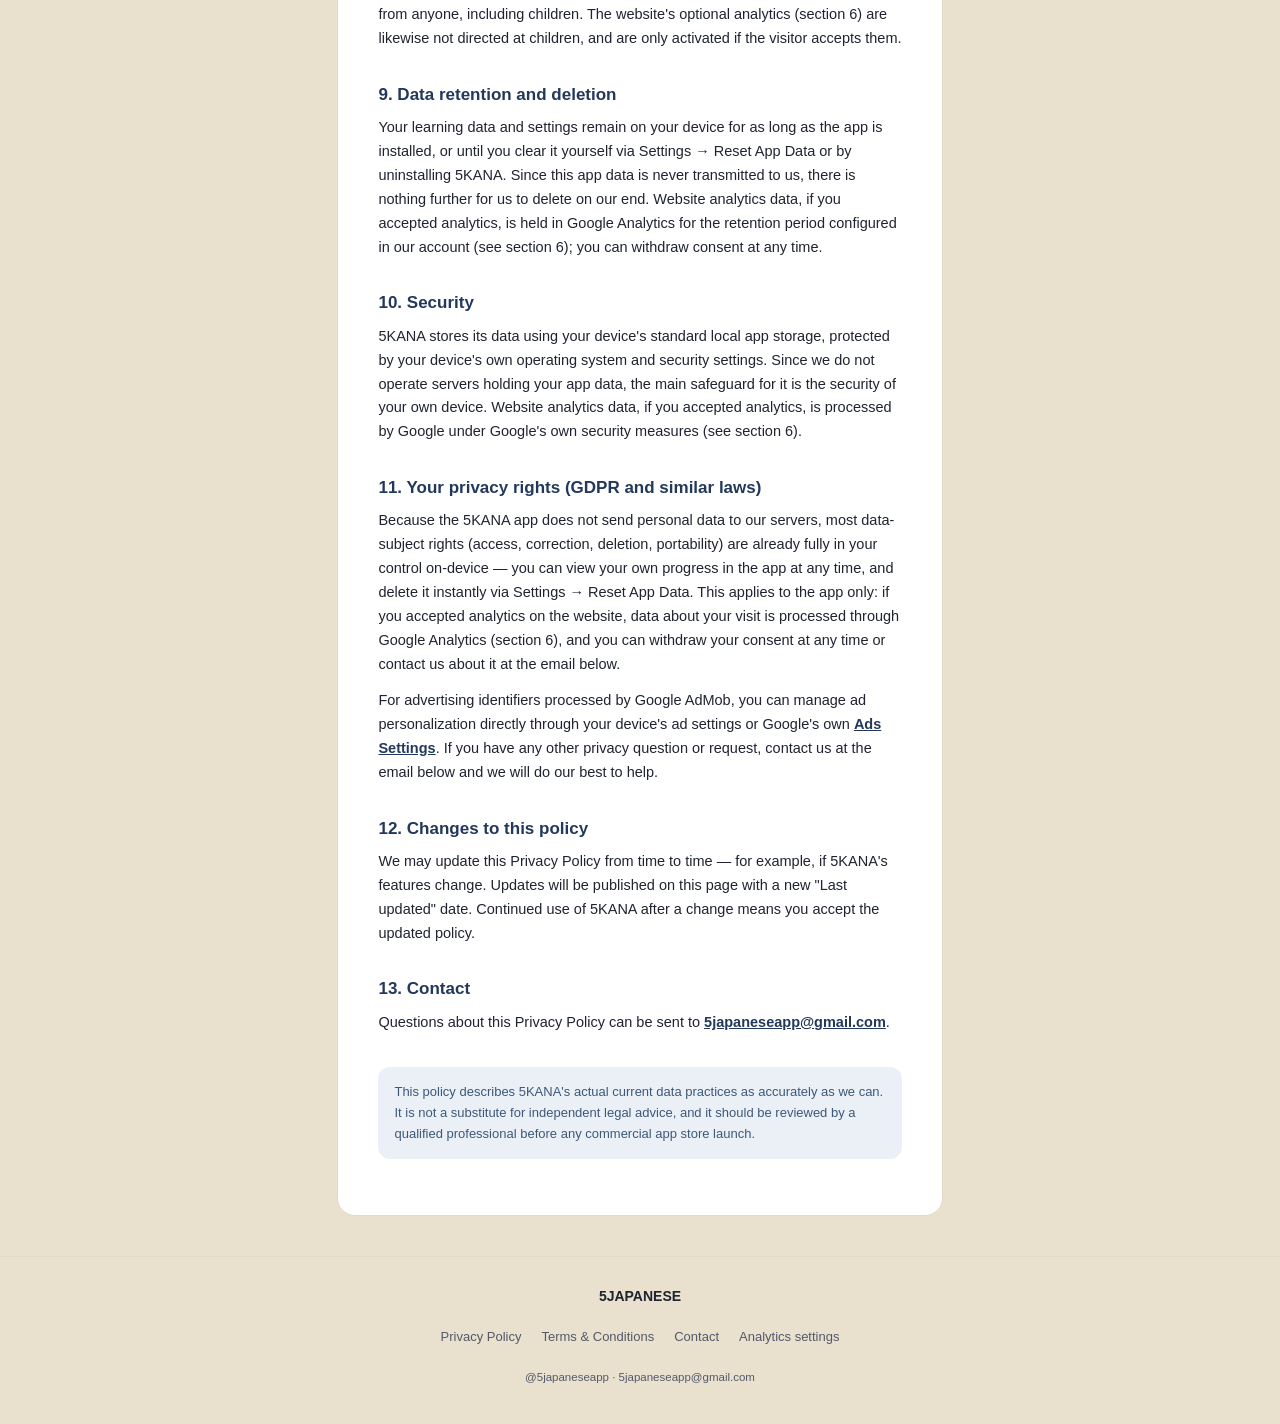
==== commit 9185e298: "Add consent-gated Google Analytics 4 and website analytics privacy section Co-Authored-By: Claude So" ====
--- a/privacy-policy.html
+++ b/privacy-policy.html
@@ -31,7 +31,7 @@
     <div class="wrap">
       <div class="card legal-doc">
         <h1>Privacy Policy</h1>
-        <p class="legal-updated">Last updated: September 13, 2026</p>
+        <p class="legal-updated">Last updated: October 9, 2026</p>
 
         <p class="legal-intro">This Privacy Policy explains what information 5KANA — an app by 5JAPANESE — collects, how it is used, and the choices you have. It applies to the 5KANA mobile app and to this website.</p>
 
@@ -48,7 +48,7 @@
           <li>XP, streak, and daily practice-time history</li>
           <li>App settings — theme, font, pronunciation, haptics, language, and similar preferences</li>
         </ul>
-        <p>This data stays on your device. 5JAPANESE does not operate a server or database that this information is sent to, and we do not have a copy of it. Uninstalling the app, or using Settings → Reset App Data inside the app, permanently deletes it.</p>
+        <p>This app data stays on your device. 5JAPANESE does not operate a server or database that the 5KANA app sends this information to, and we do not have a copy of it. Uninstalling the app, or using Settings → Reset App Data inside the app, permanently deletes it.</p>
 
         <h2>4. Advertising (Google AdMob)</h2>
         <p>5KANA includes one optional, opt-in advertising feature: a &quot;Watch an ad&quot; button (Settings → Support Us) that shows a rewarded video ad via Google AdMob purely as an optional way to support the app. Ads are never shown automatically, and this feature gives no in-app reward, XP, or unlock of any kind — it exists only as an optional way to support 5JAPANESE.</p>
@@ -58,32 +58,42 @@
         <h2>5. Other third-party services</h2>
         <p>5KANA&#39;s Settings screen includes a &quot;Support 5KANA&quot; link to 5JAPANESE&#39;s Patreon page (<a href="https://patreon.com/5japaneseapp" target="_blank" rel="noopener noreferrer">patreon.com/5japaneseapp</a>). This opens in your device&#39;s own browser, outside the app. We do not receive any data from Patreon about you, and Patreon&#39;s own privacy policy governs any information you choose to give them there.</p>
         <p>5KANA also loads its default Japanese display typeface (Shippori Mincho) from Google Fonts&#39; servers (fonts.googleapis.com / fonts.gstatic.com) when your device has an internet connection. Loading a web font this way sends your device&#39;s IP address to Google, in the same way any web request does — Google&#39;s own <a href="https://policies.google.com/privacy" target="_blank" rel="noopener noreferrer">Privacy Policy</a> governs that request. No account or advertising identifier is involved in this specific request.</p>
-        <p>Aside from Google AdMob, this Google Fonts request, and the outbound Patreon link above, 5KANA does not integrate any other third-party analytics, advertising, or data-processing service.</p>
+        <p>Aside from Google AdMob, this Google Fonts request, and the outbound Patreon link above, the 5KANA app does not integrate any other third-party analytics, advertising, or data-processing service. The website&#39;s optional analytics are covered in section 6.</p>
 
-        <h2>6. What we don&#39;t do</h2>
+        <h2>6. Website analytics (Google Analytics 4)</h2>
+        <p>This section applies only to this website (5japaneseapp.github.io), not to the 5KANA app. The website uses Google Analytics 4 (measurement ID G-4K2XZMSN7D), provided by Google, to count visits and understand which pages are useful. It is optional and is switched off unless you consent.</p>
+        <p><strong>Consent.</strong> When you first visit, a banner asks you to accept or reject analytics. Until you accept, the website does not load Google Analytics, does not contact Google&#39;s analytics servers, and does not set analytics cookies. If you reject, nothing is loaded and the banner is not shown again in that browser unless you reopen the settings.</p>
+        <p><strong>What is collected.</strong> If you accept, Google Analytics may collect information such as the pages you view, approximate location derived from your IP address, browser and device type, referring site, and how you interact with the site. This is used for aggregate statistics about the website. We do not use it for advertising, and Google signals and ad personalization are switched off in our implementation.</p>
+        <p><strong>Cookies and local storage.</strong> If you accept, Google Analytics sets two first-party cookies on this website: <code>_ga</code> (distinguishes visitors) and <code>_ga_4K2XZMSN7D</code> (maintains session state). According to Google, these can last up to two years. Separately, the website stores your choice (accepted or rejected) in your browser&#39;s local storage under the name <code>5j-analytics-consent</code>, so that the banner is not shown on every visit. This is not used for tracking.</p>
+        <p><strong>Changing or withdrawing consent.</strong> You can change your choice at any time using the &quot;Analytics settings&quot; link in the footer of any page. If you withdraw consent, analytics stops, the Google Analytics cookies set by this website are deleted from your browser, and the page reloads. You can also delete cookies and local storage at any time in your browser settings.</p>
+        <p><strong>Google&#39;s role and international transfers.</strong> Google processes this data on our behalf. Google may process and store it on servers in countries outside the European Economic Area and the UK, including the United States, subject to the safeguards Google describes in its documentation. See <a href="https://policies.google.com/privacy" target="_blank" rel="noopener noreferrer">Google&#39;s Privacy Policy</a> and <a href="https://policies.google.com/technologies/partner-sites" target="_blank" rel="noopener noreferrer">How Google uses information from sites or apps that use our services</a>. Analytics data is kept in Google Analytics for the retention period configured in our account.</p>
+        <p><strong>Legal basis.</strong> Where the GDPR applies, we rely on your consent (Article 6(1)(a)), which you can withdraw at any time without affecting earlier processing.</p>
+        <p><strong>Hosting.</strong> The website is hosted on GitHub Pages. As with any web host, GitHub may process technical data such as your IP address when your browser requests a page, regardless of your analytics choice. See <a href="https://docs.github.com/en/site-policy/privacy-policies/github-general-privacy-statement" target="_blank" rel="noopener noreferrer">GitHub&#39;s Privacy Statement</a>.</p>
+
+        <h2>7. What we don&#39;t do</h2>
         <ul>
           <li>We don&#39;t require or ask for your name, email, or phone number to use the app</li>
-          <li>We don&#39;t run analytics or crash-reporting SDKs inside 5KANA</li>
-          <li>We don&#39;t sell your information — we don&#39;t have a database of it to sell</li>
+          <li>We don&#39;t run analytics or crash-reporting SDKs inside the 5KANA app (optional website analytics are described in section 6)</li>
+          <li>We don&#39;t sell your information — we don&#39;t hold a database of your app learning data to sell, and we don&#39;t sell website analytics data</li>
         </ul>
 
-        <h2>7. Children&#39;s privacy</h2>
-        <p>5KANA is not directed at children under 13, and we do not knowingly collect personal information from children. Because the app requires no account and no personal information to use, we do not knowingly collect any personal data from anyone, including children.</p>
+        <h2>8. Children&#39;s privacy</h2>
+        <p>5KANA is not directed at children under 13, and we do not knowingly collect personal information from children. Because the app requires no account and no personal information to use, the app does not knowingly collect personal data from anyone, including children. The website&#39;s optional analytics (section 6) are likewise not directed at children, and are only activated if the visitor accepts them.</p>
 
-        <h2>8. Data retention and deletion</h2>
-        <p>Your learning data and settings remain on your device for as long as the app is installed, or until you clear it yourself via Settings → Reset App Data or by uninstalling 5KANA. Since this data is never transmitted to us, there is nothing further for us to delete on our end.</p>
+        <h2>9. Data retention and deletion</h2>
+        <p>Your learning data and settings remain on your device for as long as the app is installed, or until you clear it yourself via Settings → Reset App Data or by uninstalling 5KANA. Since this app data is never transmitted to us, there is nothing further for us to delete on our end. Website analytics data, if you accepted analytics, is held in Google Analytics for the retention period configured in our account (see section 6); you can withdraw consent at any time.</p>
 
-        <h2>9. Security</h2>
-        <p>5KANA stores its data using your device&#39;s standard local app storage, protected by your device&#39;s own operating system and security settings. Since we do not operate servers holding your personal data, the main safeguard is the security of your own device.</p>
+        <h2>10. Security</h2>
+        <p>5KANA stores its data using your device&#39;s standard local app storage, protected by your device&#39;s own operating system and security settings. Since we do not operate servers holding your app data, the main safeguard for it is the security of your own device. Website analytics data, if you accepted analytics, is processed by Google under Google&#39;s own security measures (see section 6).</p>
 
-        <h2>10. Your privacy rights (GDPR and similar laws)</h2>
-        <p>Because 5KANA does not collect personal data on our servers, most data-subject rights (access, correction, deletion, portability) are already fully in your control on-device — you can view your own progress in the app at any time, and delete it instantly via Settings → Reset App Data.</p>
+        <h2>11. Your privacy rights (GDPR and similar laws)</h2>
+        <p>Because the 5KANA app does not send personal data to our servers, most data-subject rights (access, correction, deletion, portability) are already fully in your control on-device — you can view your own progress in the app at any time, and delete it instantly via Settings → Reset App Data. This applies to the app only: if you accepted analytics on the website, data about your visit is processed through Google Analytics (section 6), and you can withdraw your consent at any time or contact us about it at the email below.</p>
         <p>For advertising identifiers processed by Google AdMob, you can manage ad personalization directly through your device&#39;s ad settings or Google&#39;s own <a href="https://adssettings.google.com" target="_blank" rel="noopener noreferrer">Ads Settings</a>. If you have any other privacy question or request, contact us at the email below and we will do our best to help.</p>
 
-        <h2>11. Changes to this policy</h2>
+        <h2>12. Changes to this policy</h2>
         <p>We may update this Privacy Policy from time to time — for example, if 5KANA&#39;s features change. Updates will be published on this page with a new &quot;Last updated&quot; date. Continued use of 5KANA after a change means you accept the updated policy.</p>
 
-        <h2>12. Contact</h2>
+        <h2>13. Contact</h2>
         <p>Questions about this Privacy Policy can be sent to <a href="mailto:5japaneseapp@gmail.com">5japaneseapp@gmail.com</a>.</p>
 
         <p class="legal-note">This policy describes 5KANA&#39;s actual current data practices as accurately as we can. It is not a substitute for independent legal advice, and it should be reviewed by a qualified professional before any commercial app store launch.</p>
@@ -104,5 +114,6 @@
   </div>
 </footer>
 
+<script src="analytics.js" defer></script>
 </body>
 </html>
--- a/styles.css
+++ b/styles.css
@@ -316,3 +316,95 @@
   font-size: 13px;
   color: var(--indigo-soft);
 }
+
+/* ---------- Free resources (resources.html) — additive only ---------- */
+.res-hero { padding: 40px 0 8px; text-align: center; }
+.res-hero h1 { font-size: clamp(26px, 6vw, 34px); font-weight: 800; margin: 0 0 10px; letter-spacing: -0.01em; }
+.res-hero p { max-width: 52ch; margin: 0 auto; color: var(--ink-soft); font-size: 15.5px; }
+.res-wrap { width: min(var(--max-width), calc(100% - 32px)); margin: 0 auto; }
+.res-grid { display: grid; gap: 18px; padding: 28px 0 8px; }
+.res-card {
+  background: var(--surface);
+  border: 1px solid var(--border);
+  border-radius: var(--radius-lg);
+  padding: 20px;
+  display: flex;
+  flex-direction: column;
+  gap: 14px;
+}
+.res-card .res-preview {
+  display: block;
+  background: #F6F3EC;
+  border: 1px solid var(--border);
+  border-radius: var(--radius-md);
+  padding: 10px;
+}
+.res-card .res-preview img { display: block; width: 100%; height: auto; border-radius: 6px; }
+.res-card h2 { font-size: 20px; font-weight: 800; margin: 0; }
+.res-card p { margin: 0; color: var(--ink-soft); font-size: 14.5px; }
+.res-meta { font-size: 12.5px; color: var(--ink-soft); }
+.res-btn {
+  display: inline-flex; align-items: center; justify-content: center; gap: 8px;
+  font: inherit; font-weight: 700; font-size: 14.5px;
+  color: #fff; background: var(--indigo);
+  padding: 12px 22px; border: none; border-radius: 999px;
+  text-decoration: none; cursor: pointer; margin-top: auto;
+}
+.res-btn:hover { background: var(--indigo-soft); }
+.res-note { text-align: center; color: var(--ink-soft); font-size: 13px; padding: 14px 0 40px; }
+.res-about .card { text-align: left; }
+.res-about h2 { font-size: 19px; }
+.res-about p { color: var(--ink); font-size: 15px; margin: 0 0 12px; }
+@media (min-width: 880px) {
+  .res-wrap { width: min(1040px, calc(100% - 32px)); }
+  .res-grid { grid-template-columns: repeat(3, 1fr); }
+}
+/* Download interstitial (the ad slot is filled only if an ad provider is registered) */
+.dl-modal { border: none; border-radius: var(--radius-lg); padding: 28px 24px; max-width: 420px; width: calc(100% - 32px); text-align: center; background: var(--surface); color: var(--ink); }
+.dl-modal::backdrop { background: rgba(31, 36, 48, .55); }
+.dl-modal h2 { font-size: 18px; margin: 0 0 8px; }
+.dl-modal p { color: var(--ink-soft); font-size: 14px; margin: 0 0 16px; }
+.dl-ad-slot { margin: 0 0 16px; }
+.dl-actions { display: flex; gap: 10px; justify-content: center; flex-wrap: wrap; }
+.dl-actions .res-btn { margin-top: 0; }
+.dl-actions .res-btn.alt { background: transparent; color: var(--indigo); border: 1.5px solid var(--indigo); }
+
+/* ---------- Resources page: subtle follow/support block — additive only ---------- */
+.res-follow { text-align: center; padding-bottom: 36px; }
+.res-follow h2 { font-size: 17px; font-weight: 800; margin: 0 0 6px; }
+.res-follow p { max-width: 46ch; margin: 0 auto 16px; color: var(--ink-soft); font-size: 14px; }
+.follow-links { display: flex; flex-wrap: wrap; justify-content: center; gap: 8px; }
+.follow-links a {
+  display: inline-flex; flex-direction: column; align-items: center; justify-content: center;
+  min-height: 44px; padding: 7px 16px;
+  font-size: 13.5px; font-weight: 700; line-height: 1.25;
+  color: var(--ink); text-decoration: none;
+  background: var(--surface); border: 1px solid var(--border); border-radius: 999px;
+}
+.follow-links a span { font-size: 11.5px; font-weight: 500; color: var(--ink-soft); }
+.follow-links a:hover { border-color: var(--indigo); color: var(--indigo); }
+@media (max-width: 439px) { .follow-links a { flex: 1 1 calc(50% - 8px); } }
+
+/* ---------- Google Play badge as a live link (homepage) — additive only ---------- */
+a.store-badge { text-decoration: none; cursor: pointer; }
+a.store-badge:hover { background: var(--indigo-soft); }
+
+/* ---------- Analytics consent banner — additive only ---------- */
+.consent-banner {
+  position: fixed; left: 16px; right: 16px; bottom: 16px; z-index: 1000;
+  max-width: 460px; margin: 0 auto; padding: 16px 18px;
+  background: var(--surface); color: var(--ink);
+  border: 1px solid var(--border); border-radius: var(--radius-lg);
+  box-shadow: 0 8px 30px rgba(31, 36, 48, .22);
+}
+.consent-banner h2 { font-size: 16px; margin: 0 0 6px; }
+.consent-banner p { font-size: 14px; line-height: 1.45; margin: 0 0 12px; color: var(--ink-soft); }
+.consent-banner a { color: var(--indigo); }
+.consent-actions { display: flex; gap: 10px; flex-wrap: wrap; }
+.consent-btn {
+  flex: 1 1 140px; min-height: 44px; padding: 8px 14px; cursor: pointer;
+  font: inherit; font-weight: 700; font-size: 14px; color: var(--indigo);
+  background: transparent; border: 1.5px solid var(--indigo); border-radius: 999px;
+}
+.consent-btn:hover { background: var(--indigo-soft); color: #fff; }
+.consent-btn:focus-visible { outline: 3px solid var(--indigo); outline-offset: 2px; }
